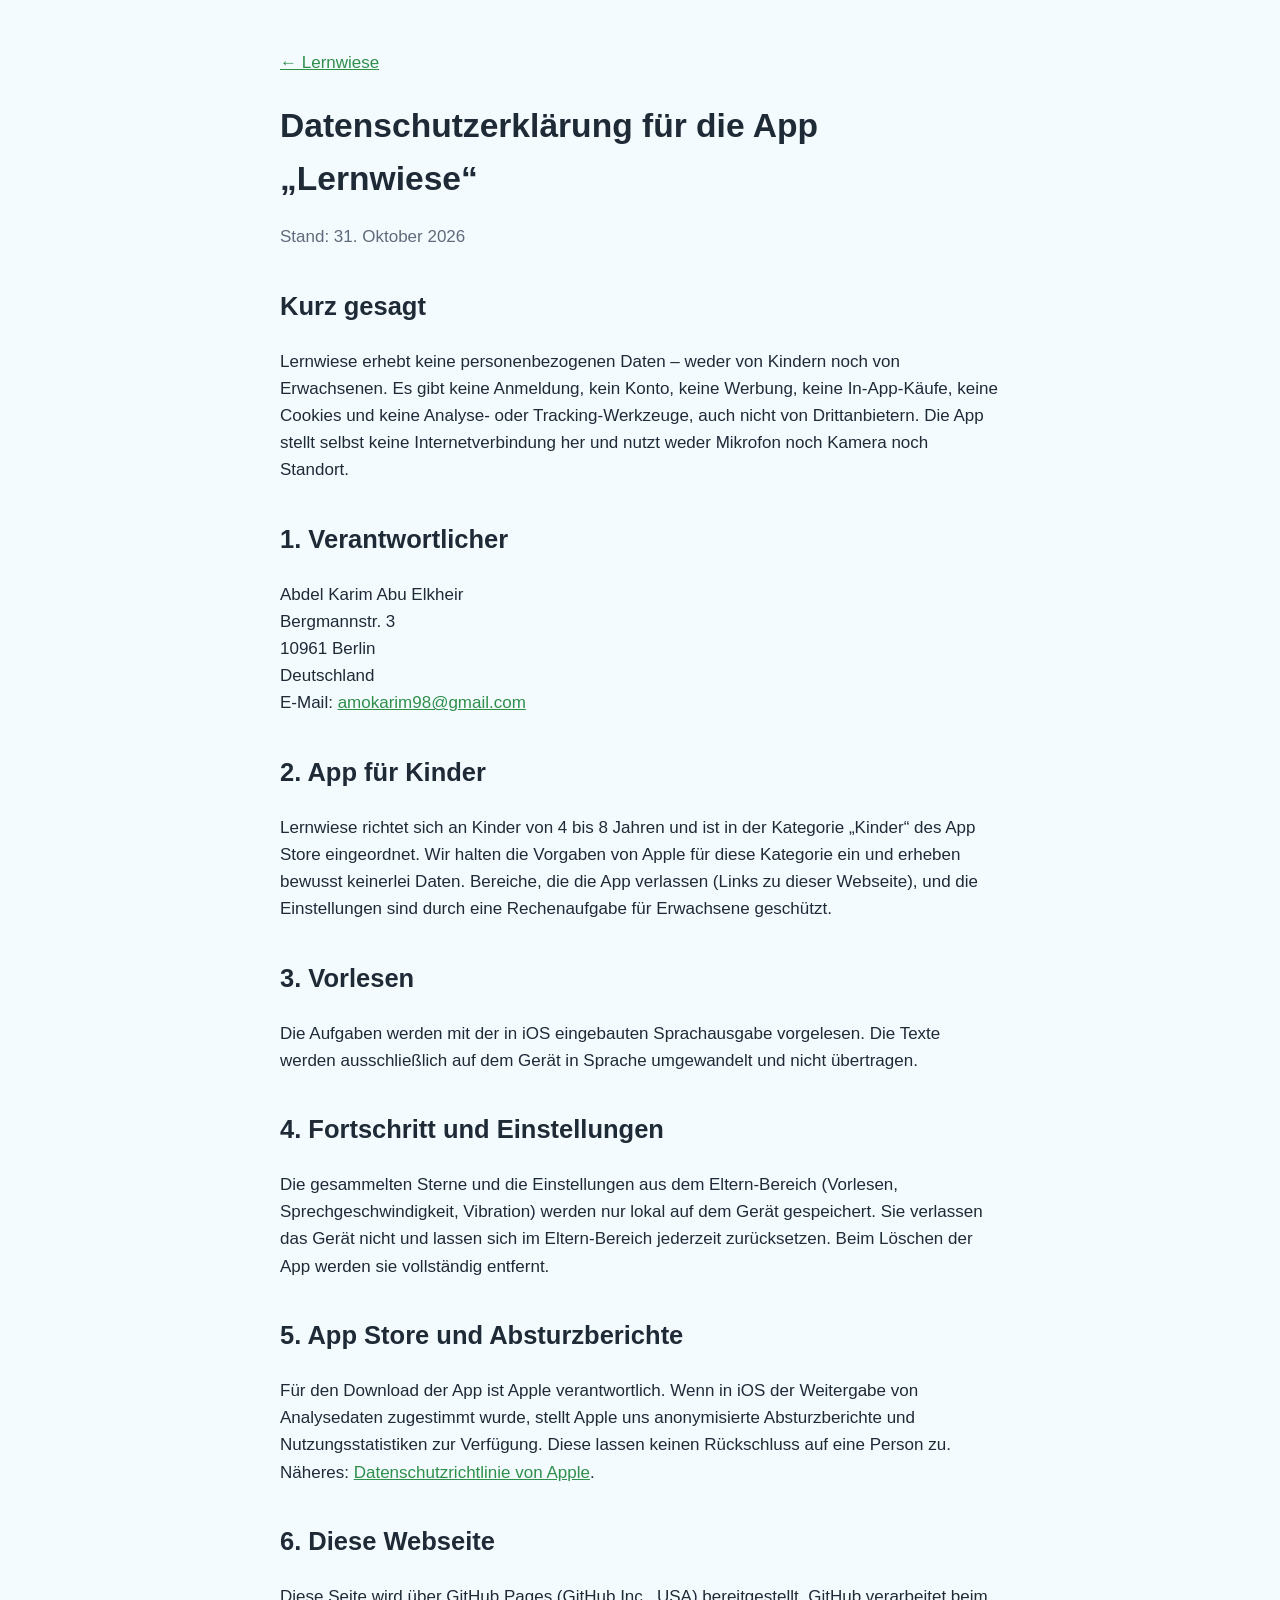
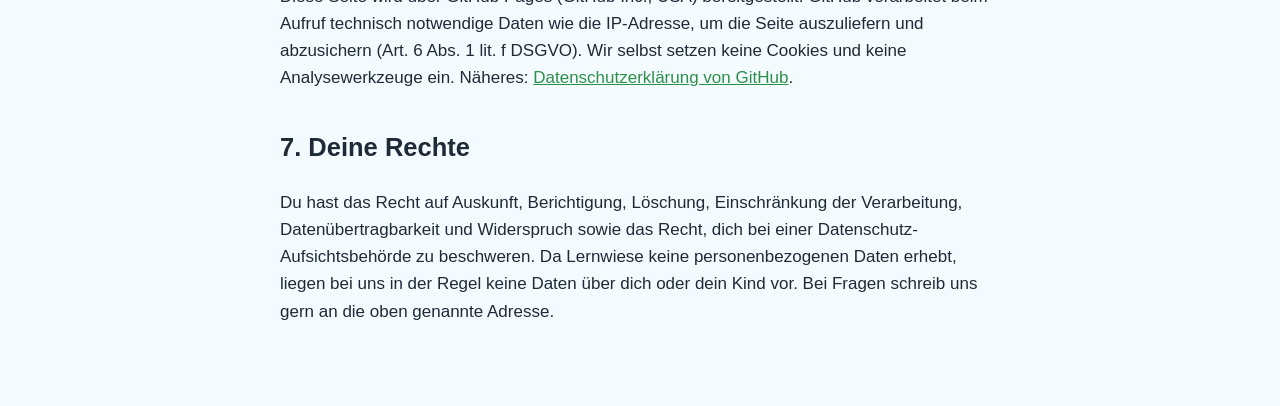
==== docs/datenschutz.html @ 42cf9550 "Lernwiese: zehn Lernspiele zu Zahlen, Tieren und Natur für Kinder von 4 bis 8 Vorlesen auf Deutsch, " ====
<!doctype html>
<html lang="de">
<head>
  <meta charset="utf-8">
  <meta name="viewport" content="width=device-width, initial-scale=1">
  <title>Lernwiese – Datenschutz</title>
  <link rel="stylesheet" href="style.css">
</head>
<body>
<main>
  <p><a href="index.html">← Lernwiese</a></p>
  <h1>Datenschutzerklärung für die App „Lernwiese“</h1>
  <p class="muted">Stand: 31. Oktober 2026</p>

  <h2>Kurz gesagt</h2>
  <p>Lernwiese erhebt keine personenbezogenen Daten – weder von Kindern noch von Erwachsenen. Es gibt keine Anmeldung, kein Konto, keine Werbung, keine In-App-Käufe, keine Cookies und keine Analyse- oder Tracking-Werkzeuge, auch nicht von Drittanbietern. Die App stellt selbst keine Internetverbindung her und nutzt weder Mikrofon noch Kamera noch Standort.</p>

  <h2>1. Verantwortlicher</h2>
  <p>Abdel Karim Abu Elkheir<br>Bergmannstr. 3<br>10961 Berlin<br>Deutschland<br>E-Mail: <a href="mailto:amokarim98@gmail.com">amokarim98@gmail.com</a></p>

  <h2>2. App für Kinder</h2>
  <p>Lernwiese richtet sich an Kinder von 4 bis 8 Jahren und ist in der Kategorie „Kinder“ des App Store eingeordnet. Wir halten die Vorgaben von Apple für diese Kategorie ein und erheben bewusst keinerlei Daten. Bereiche, die die App verlassen (Links zu dieser Webseite), und die Einstellungen sind durch eine Rechenaufgabe für Erwachsene geschützt.</p>

  <h2>3. Vorlesen</h2>
  <p>Die Aufgaben werden mit der in iOS eingebauten Sprachausgabe vorgelesen. Die Texte werden ausschließlich auf dem Gerät in Sprache umgewandelt und nicht übertragen.</p>

  <h2>4. Fortschritt und Einstellungen</h2>
  <p>Die gesammelten Sterne und die Einstellungen aus dem Eltern-Bereich (Vorlesen, Sprechgeschwindigkeit, Vibration) werden nur lokal auf dem Gerät gespeichert. Sie verlassen das Gerät nicht und lassen sich im Eltern-Bereich jederzeit zurücksetzen. Beim Löschen der App werden sie vollständig entfernt.</p>

  <h2>5. App Store und Absturzberichte</h2>
  <p>Für den Download der App ist Apple verantwortlich. Wenn in iOS der Weitergabe von Analysedaten zugestimmt wurde, stellt Apple uns anonymisierte Absturzberichte und Nutzungsstatistiken zur Verfügung. Diese lassen keinen Rückschluss auf eine Person zu. Näheres: <a href="https://www.apple.com/de/legal/privacy/">Datenschutzrichtlinie von Apple</a>.</p>

  <h2>6. Diese Webseite</h2>
  <p>Diese Seite wird über GitHub Pages (GitHub Inc., USA) bereitgestellt. GitHub verarbeitet beim Aufruf technisch notwendige Daten wie die IP-Adresse, um die Seite auszuliefern und abzusichern (Art. 6 Abs. 1 lit. f DSGVO). Wir selbst setzen keine Cookies und keine Analysewerkzeuge ein. Näheres: <a href="https://docs.github.com/de/site-policy/privacy-policies/github-general-privacy-statement">Datenschutzerklärung von GitHub</a>.</p>

  <h2>7. Deine Rechte</h2>
  <p>Du hast das Recht auf Auskunft, Berichtigung, Löschung, Einschränkung der Verarbeitung, Datenübertragbarkeit und Widerspruch sowie das Recht, dich bei einer Datenschutz-Aufsichtsbehörde zu beschweren. Da Lernwiese keine personenbezogenen Daten erhebt, liegen bei uns in der Regel keine Daten über dich oder dein Kind vor. Bei Fragen schreib uns gern an die oben genannte Adresse.</p>
</main>
</body>
</html>
---- docs/style.css ----
:root {
  color-scheme: light dark;
  --text: #1f2a37;
  --muted: #5f6b7a;
  --accent: #2e8f4a;
  --background: #f4fbff;
  --card: #ffffff;
}

@media (prefers-color-scheme: dark) {
  :root {
    --text: #eef3f7;
    --muted: #a3afbd;
    --accent: #6fd38a;
    --background: #10161c;
    --card: #182129;
  }
}

body {
  margin: 0;
  background: var(--background);
  color: var(--text);
  font: 17px/1.6 -apple-system, BlinkMacSystemFont, "Segoe UI", Roboto, sans-serif;
}

main {
  max-width: 720px;
  margin: 0 auto;
  padding: 32px 16px 64px;
}

h1 { font-size: 2.1rem; margin-bottom: 0.25rem; }
h2 { margin-top: 2.2rem; }
h3 { margin-bottom: 0.25rem; }
a { color: var(--accent); }
.lead { font-size: 1.15rem; }
.muted { color: var(--muted); }
.card { background: var(--card); border-radius: 16px; padding: 4px 18px; }
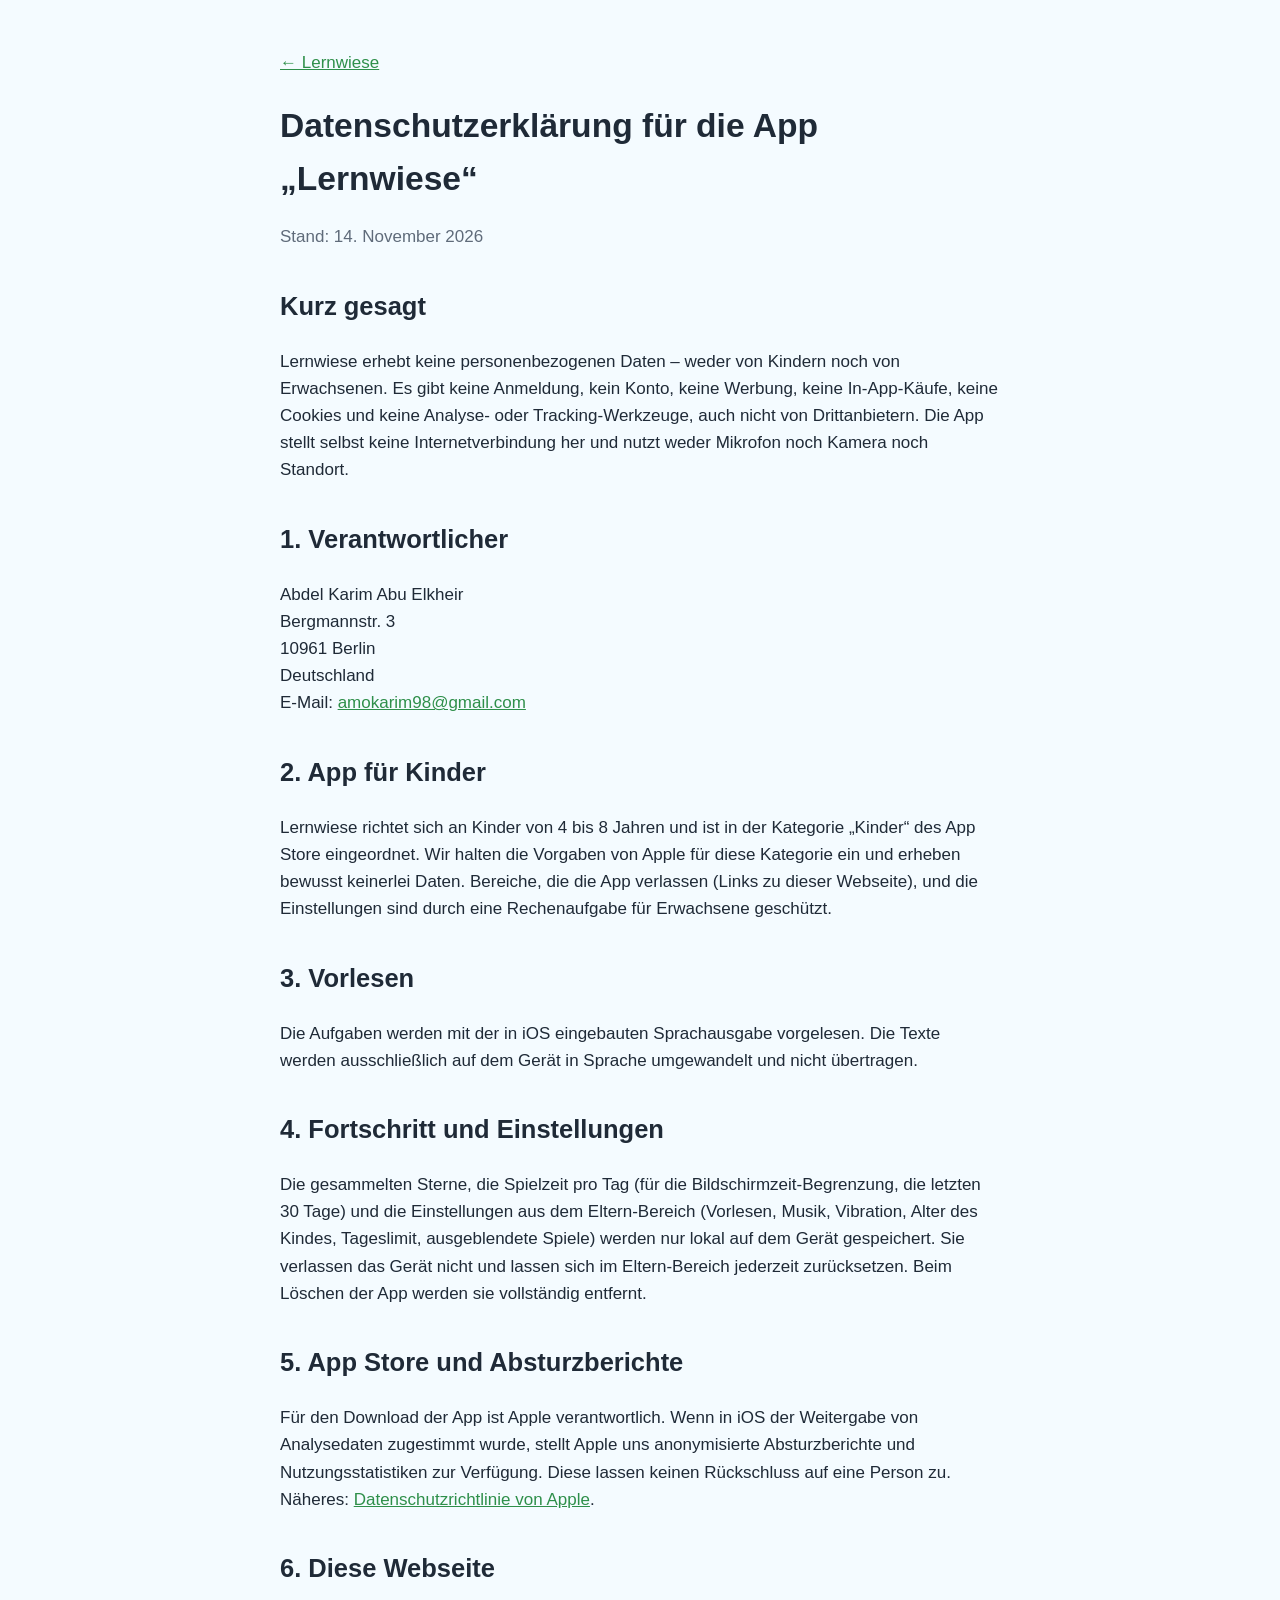
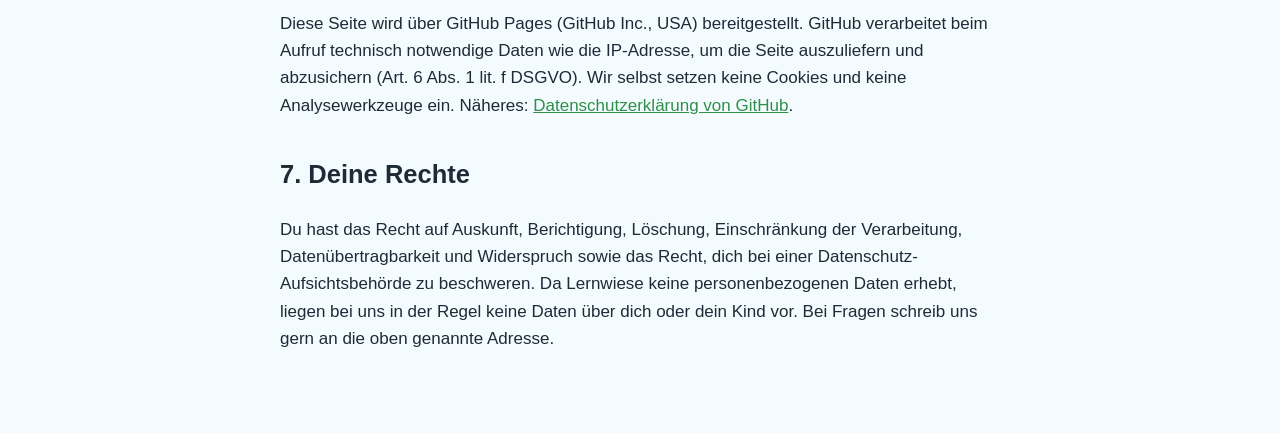
==== commit b8aede4a: "Lernwiese 2: Musik, Bildschirmzeit, Knobel-Welt und Igel Pieks - Eigene ruhige Musik, im Code kompon" ====
--- a/docs/datenschutz.html
+++ b/docs/datenschutz.html
@@ -10,7 +10,7 @@
 <main>
   <p><a href="index.html">← Lernwiese</a></p>
   <h1>Datenschutzerklärung für die App „Lernwiese“</h1>
-  <p class="muted">Stand: 31. Oktober 2026</p>
+  <p class="muted">Stand: 14. November 2026</p>
 
   <h2>Kurz gesagt</h2>
   <p>Lernwiese erhebt keine personenbezogenen Daten – weder von Kindern noch von Erwachsenen. Es gibt keine Anmeldung, kein Konto, keine Werbung, keine In-App-Käufe, keine Cookies und keine Analyse- oder Tracking-Werkzeuge, auch nicht von Drittanbietern. Die App stellt selbst keine Internetverbindung her und nutzt weder Mikrofon noch Kamera noch Standort.</p>
@@ -25,7 +25,7 @@
   <p>Die Aufgaben werden mit der in iOS eingebauten Sprachausgabe vorgelesen. Die Texte werden ausschließlich auf dem Gerät in Sprache umgewandelt und nicht übertragen.</p>
 
   <h2>4. Fortschritt und Einstellungen</h2>
-  <p>Die gesammelten Sterne und die Einstellungen aus dem Eltern-Bereich (Vorlesen, Sprechgeschwindigkeit, Vibration) werden nur lokal auf dem Gerät gespeichert. Sie verlassen das Gerät nicht und lassen sich im Eltern-Bereich jederzeit zurücksetzen. Beim Löschen der App werden sie vollständig entfernt.</p>
+  <p>Die gesammelten Sterne, die Spielzeit pro Tag (für die Bildschirmzeit-Begrenzung, die letzten 30 Tage) und die Einstellungen aus dem Eltern-Bereich (Vorlesen, Musik, Vibration, Alter des Kindes, Tageslimit, ausgeblendete Spiele) werden nur lokal auf dem Gerät gespeichert. Sie verlassen das Gerät nicht und lassen sich im Eltern-Bereich jederzeit zurücksetzen. Beim Löschen der App werden sie vollständig entfernt.</p>
 
   <h2>5. App Store und Absturzberichte</h2>
   <p>Für den Download der App ist Apple verantwortlich. Wenn in iOS der Weitergabe von Analysedaten zugestimmt wurde, stellt Apple uns anonymisierte Absturzberichte und Nutzungsstatistiken zur Verfügung. Diese lassen keinen Rückschluss auf eine Person zu. Näheres: <a href="https://www.apple.com/de/legal/privacy/">Datenschutzrichtlinie von Apple</a>.</p>
